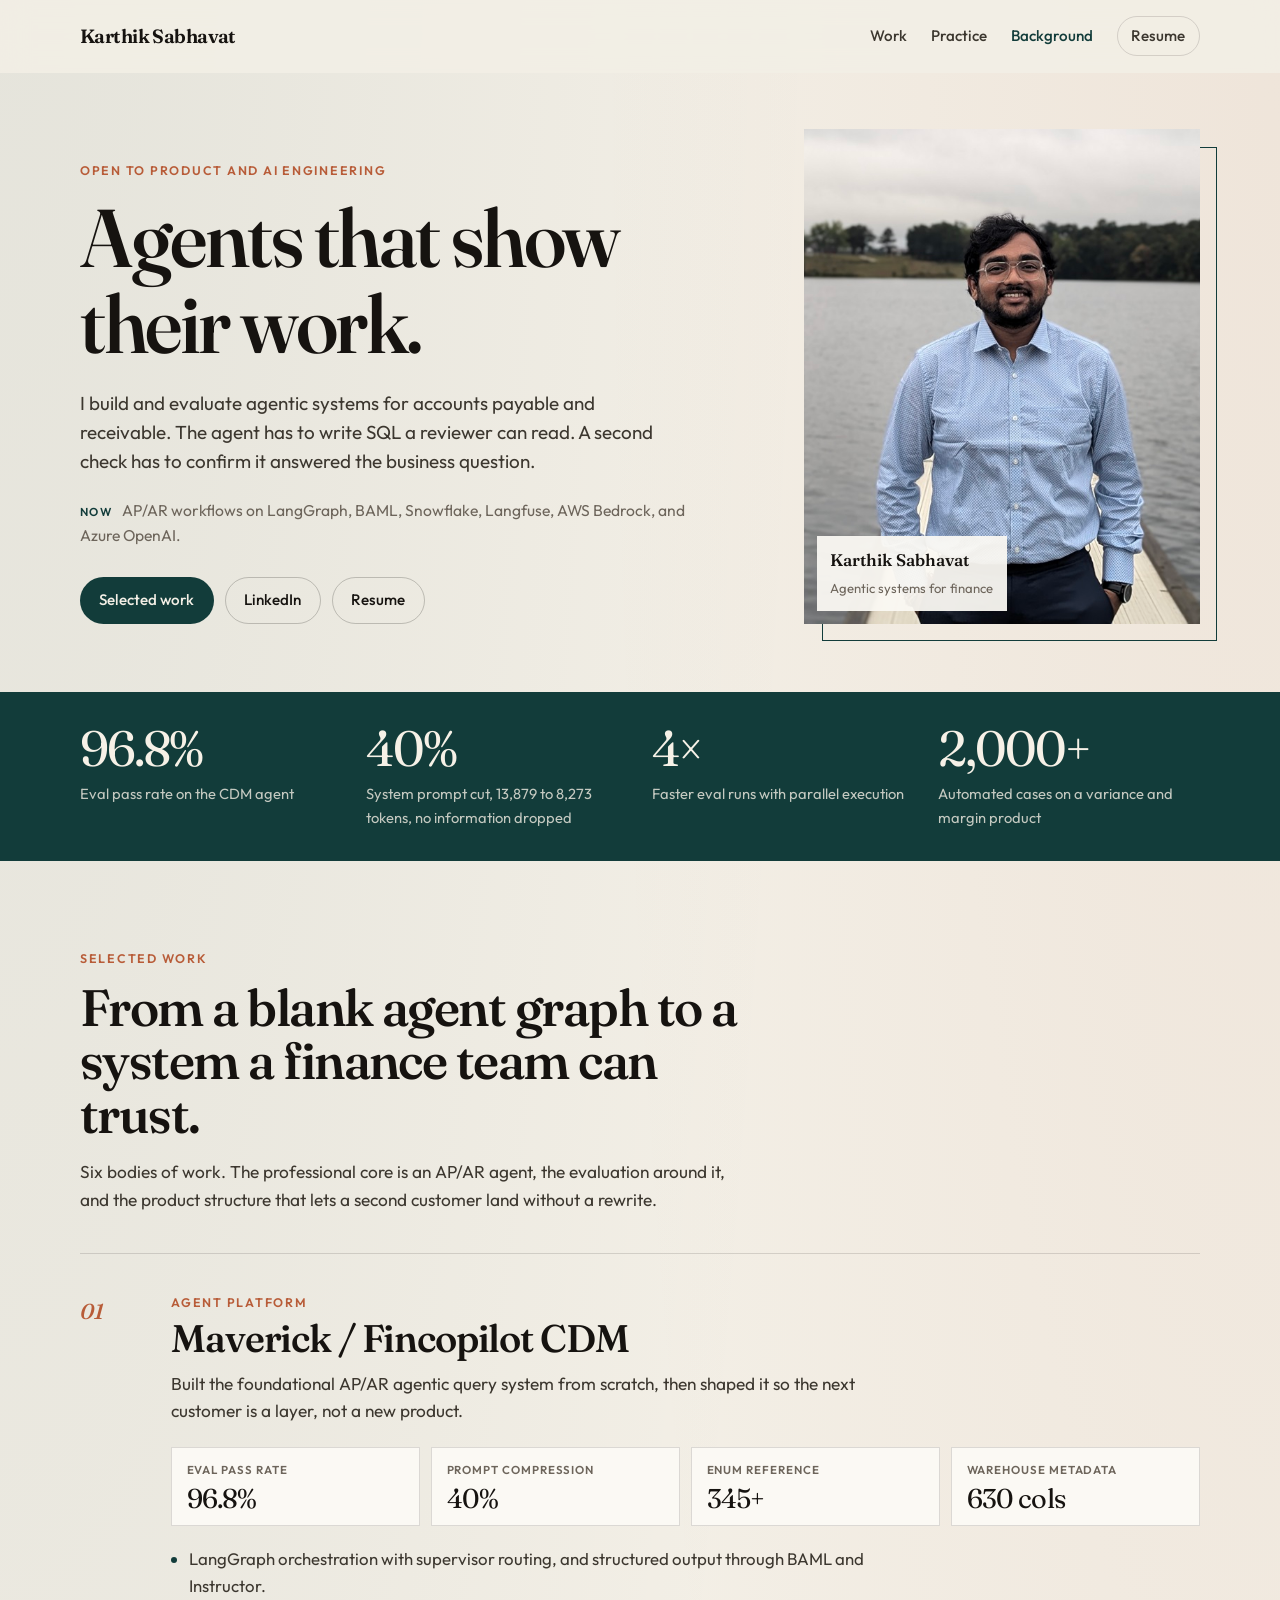
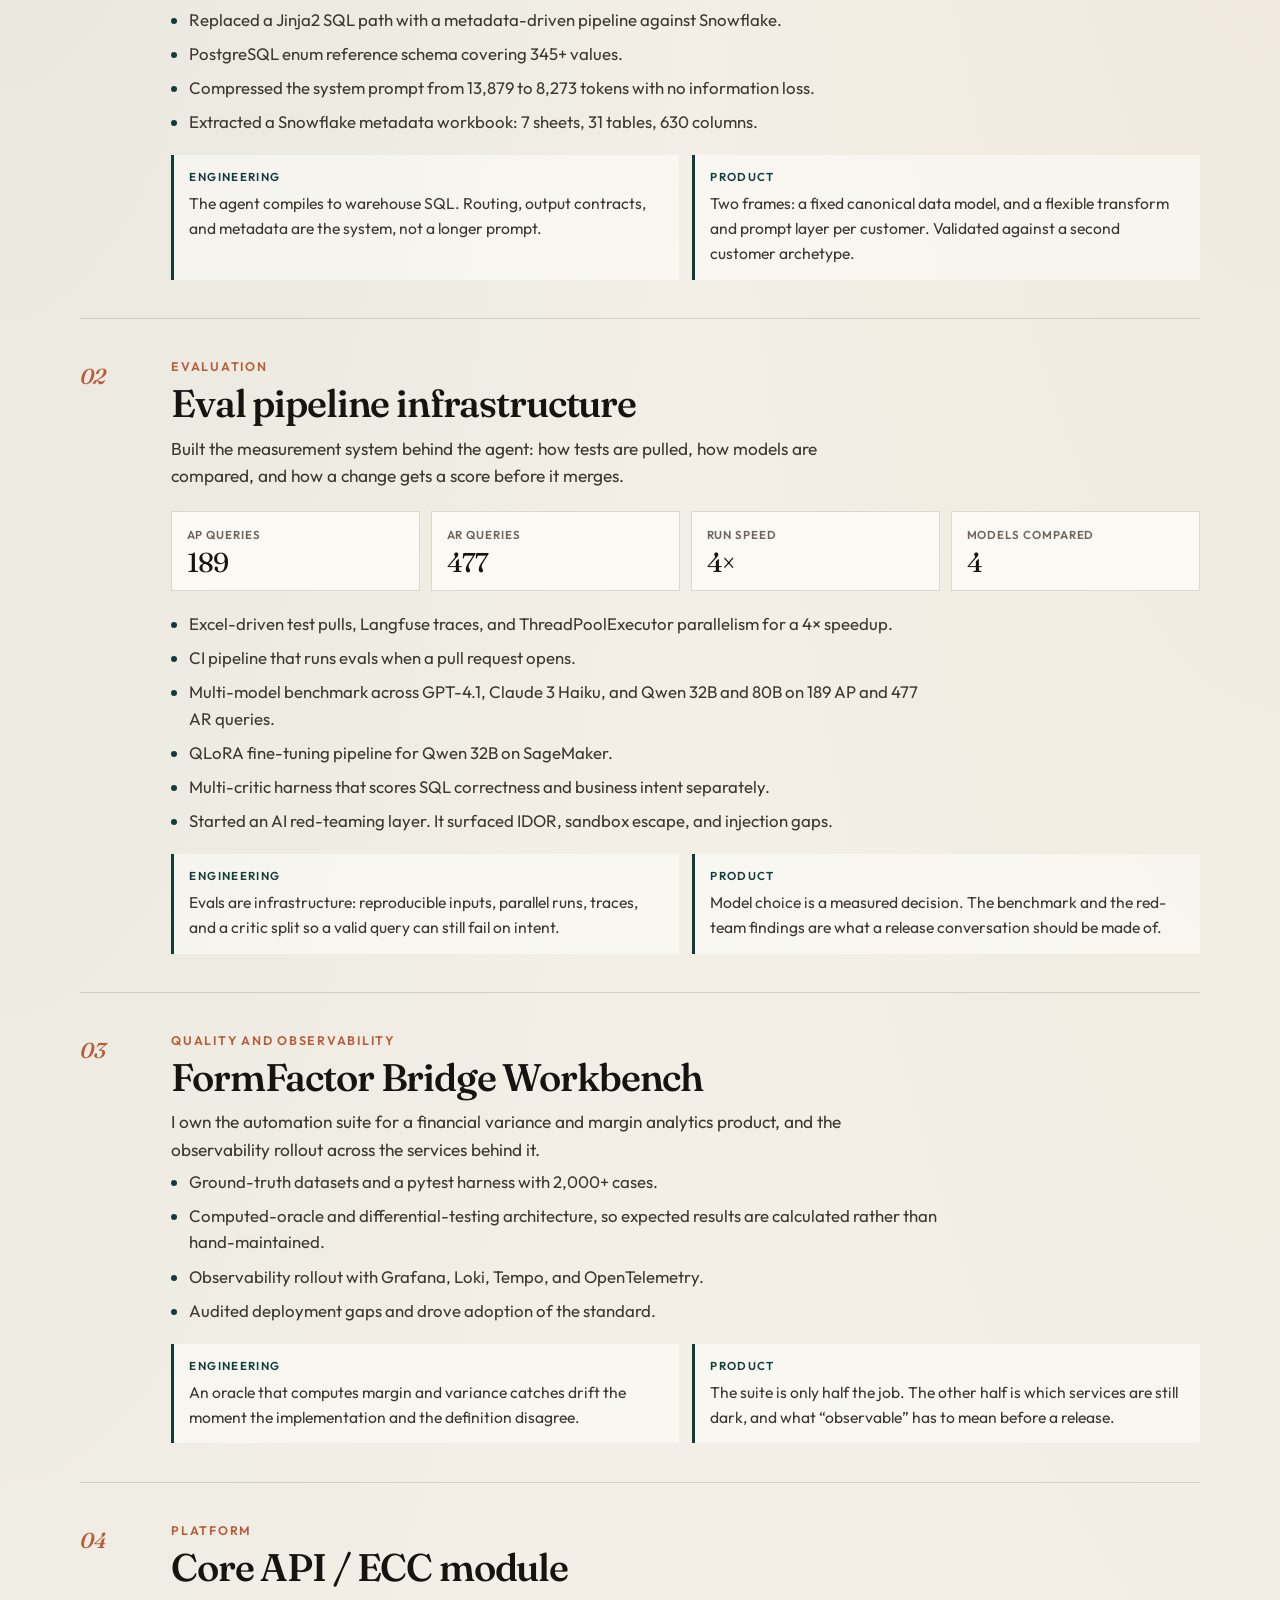
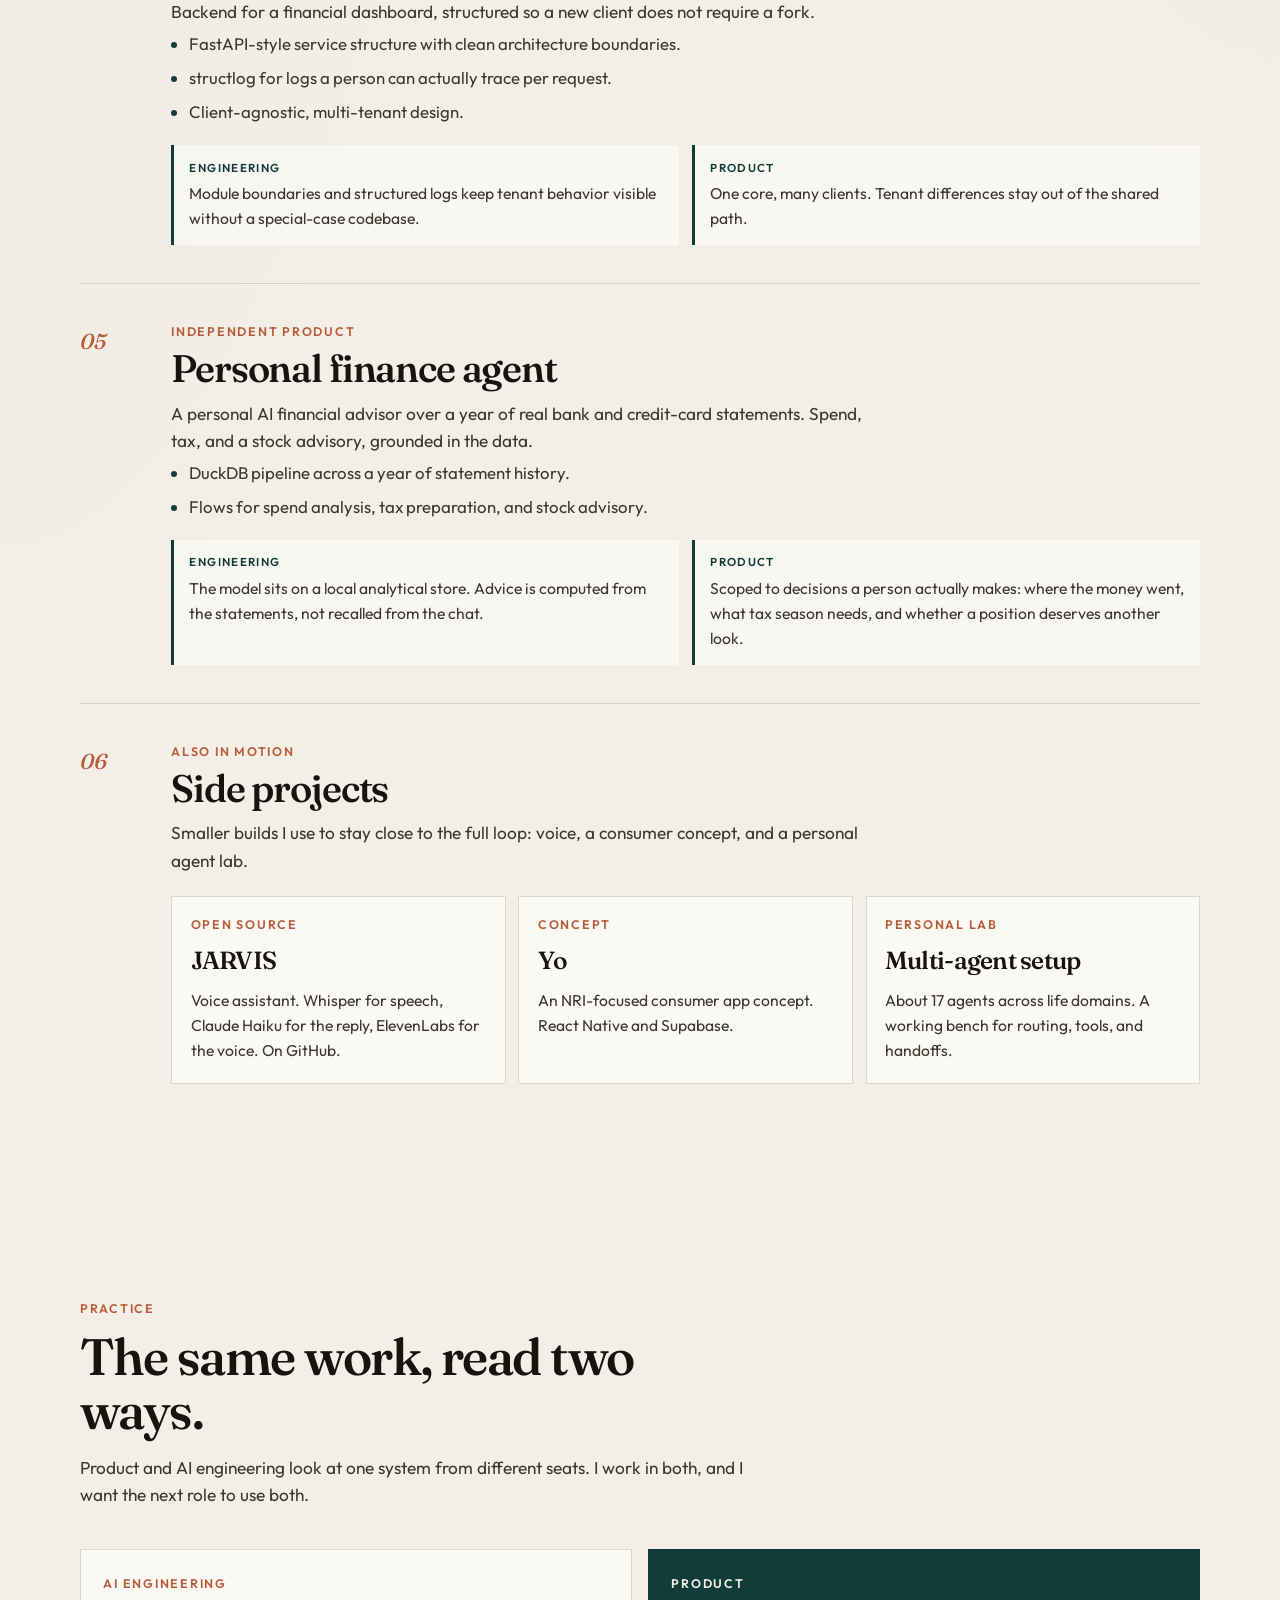
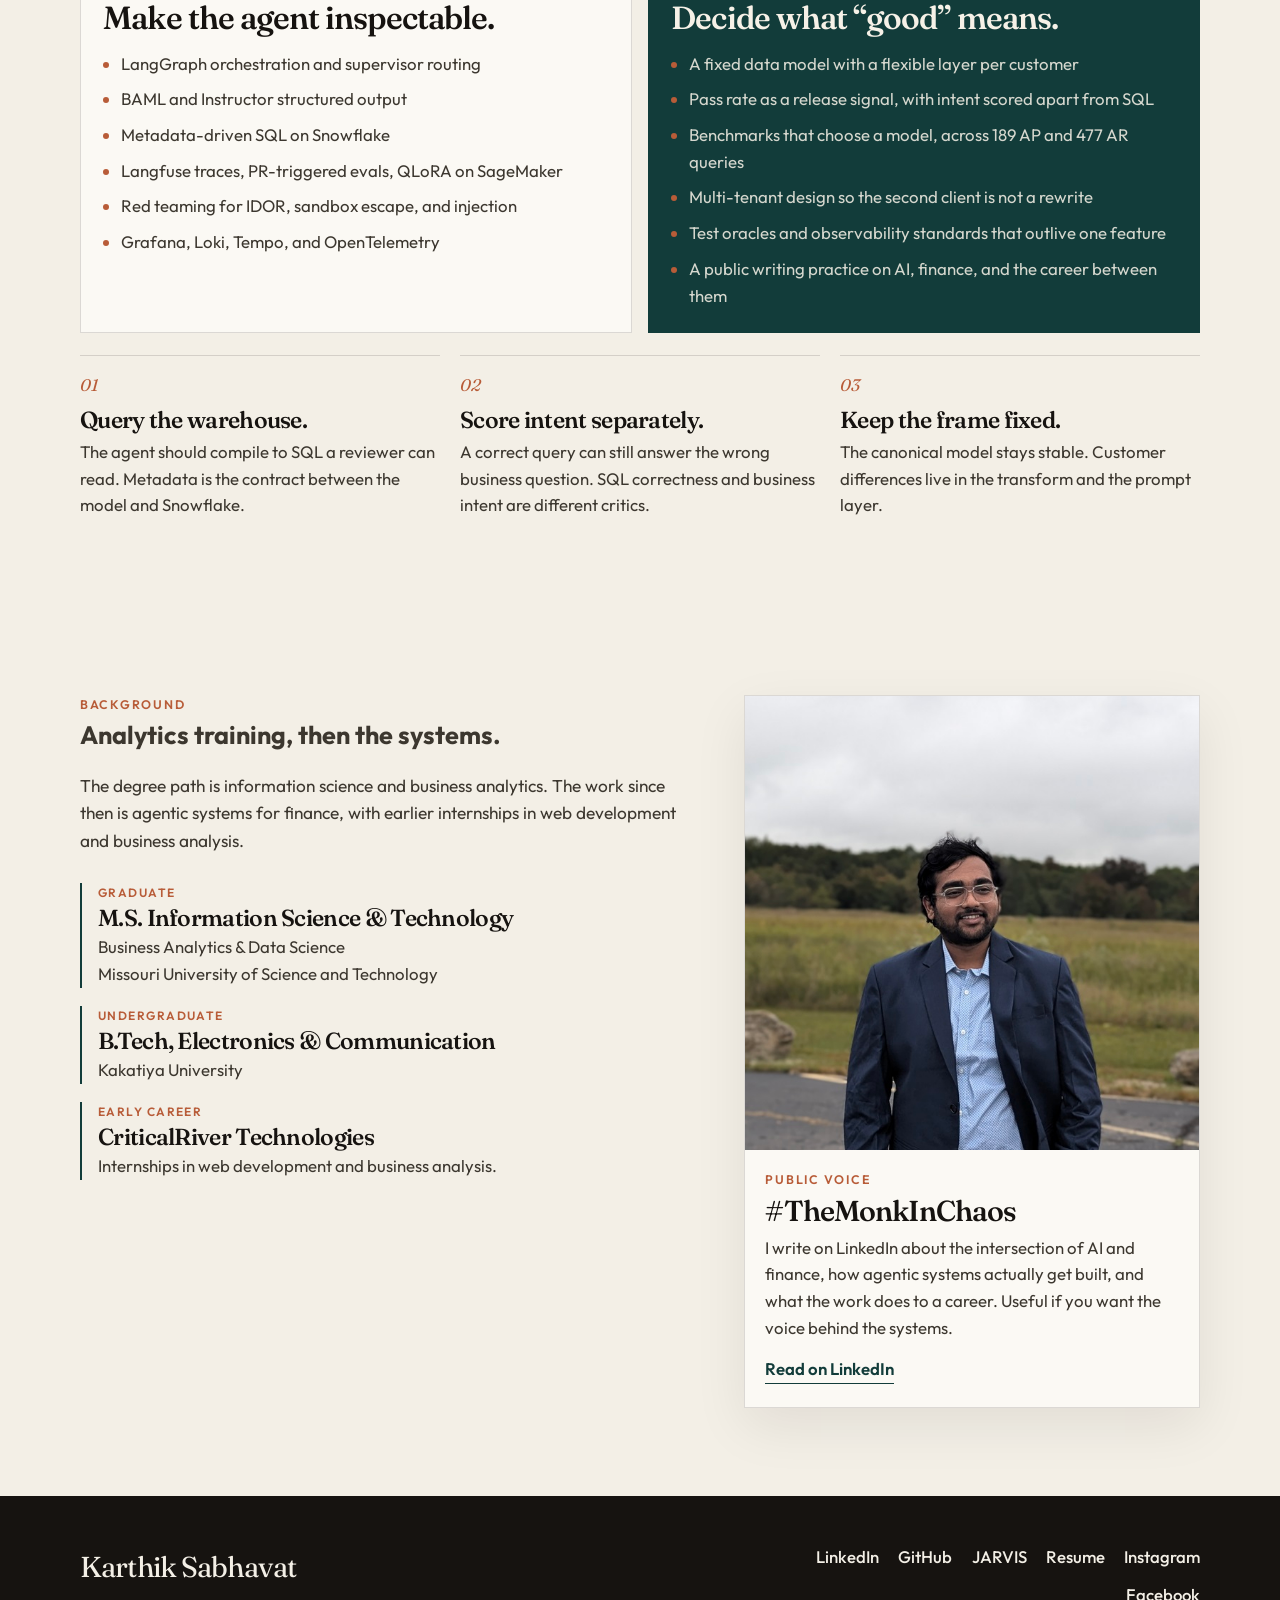
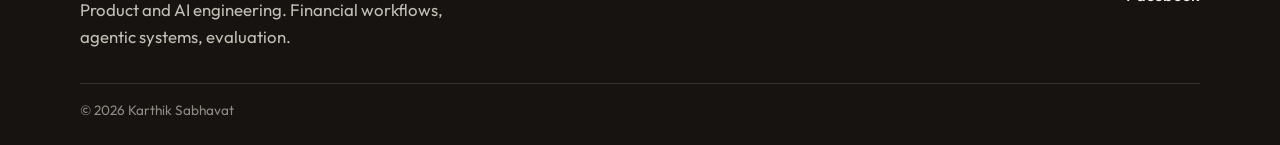
==== index.html @ f9ec3ee1 "Rebuild the portfolio for product and AI engineering roles. Replace the student template with a case" ====
<!DOCTYPE html>
<html lang="en">
<head>
    <meta charset="UTF-8">
    <meta name="viewport" content="width=device-width, initial-scale=1.0">
    <title>Karthik Sabhavat — AI Engineer & Product Builder</title>
    <meta name="description" content="Karthik Sabhavat builds and evaluates agentic AI for accounts payable and receivable. LangGraph, BAML, Snowflake, and the eval systems around them. Open to product and AI engineering roles.">
    <meta name="author" content="Karthik Sabhavat">
    <meta name="theme-color" content="#123c3a">
    <link rel="icon" href="data:image/svg+xml,%3Csvg xmlns='http://www.w3.org/2000/svg' viewBox='0 0 32 32'%3E%3Crect width='32' height='32' rx='4' fill='%23123c3a'/%3E%3Ctext x='16' y='22' text-anchor='middle' font-family='Georgia,serif' font-size='18' fill='%23f3efe6'%3EK%3C/text%3E%3C/svg%3E">
    <link rel="preconnect" href="https://fonts.googleapis.com">
    <link rel="preconnect" href="https://fonts.gstatic.com" crossorigin>
    <link href="https://fonts.googleapis.com/css2?family=Fraunces:ital,opsz,wght@0,9..144,500;0,9..144,620;1,9..144,520&family=Outfit:wght@300;400;500;600&display=swap" rel="stylesheet">
    <link rel="stylesheet" href="style.css">
    <script type="application/ld+json">
    {
        "@context": "https://schema.org",
        "@type": "Person",
        "name": "Karthik Sabhavat",
        "jobTitle": "AI Engineer",
        "url": "https://www.linkedin.com/in/karthik-sabhavat/",
        "sameAs": [
            "https://www.linkedin.com/in/karthik-sabhavat/",
            "https://github.com/Karthik-Helloworld",
            "https://github.com/Karthik-Helloworld/jarvis"
        ],
        "alumniOf": [
            {
                "@type": "CollegeOrUniversity",
                "name": "Missouri University of Science and Technology"
            },
            {
                "@type": "CollegeOrUniversity",
                "name": "Kakatiya University"
            }
        ],
        "knowsAbout": [
            "Agentic AI",
            "LangGraph",
            "Accounts payable",
            "Accounts receivable",
            "Evaluation systems",
            "Snowflake"
        ]
    }
    </script>
</head>
<body>
    <a class="skip" href="#main">Skip to content</a>

    <header class="site-header" id="top">
        <div class="wrap header-inner">
            <a class="brand" href="#top">Karthik Sabhavat</a>
            <button class="nav-toggle" type="button" aria-expanded="false" aria-controls="site-nav">
                <span class="nav-toggle-bars" aria-hidden="true"></span>
                <span class="sr-only">Open menu</span>
            </button>
            <nav class="nav" id="site-nav" aria-label="Primary">
                <a href="#work">Work</a>
                <a href="#practice">Practice</a>
                <a href="#background">Background</a>
                <a class="nav-resume" href="resume.pdf" download="Karthik_Sabhavat_Resume">Resume</a>
            </nav>
        </div>
    </header>

    <main id="main">
        <section class="hero">
            <div class="wrap hero-grid">
                <div class="hero-copy">
                    <p class="eyebrow">Open to product and AI engineering</p>
                    <h1>Agents that show their work.</h1>
                    <p class="lede">
                        I build and evaluate agentic systems for accounts payable and receivable.
                        The agent has to write SQL a reviewer can read. A second check has to confirm it answered the business question.
                    </p>
                    <p class="now"><span>Now</span> AP/AR workflows on LangGraph, BAML, Snowflake, Langfuse, AWS Bedrock, and Azure OpenAI.</p>
                    <div class="hero-actions">
                        <a class="btn btn-primary" href="#work">Selected work</a>
                        <a class="btn btn-secondary" href="https://www.linkedin.com/in/karthik-sabhavat/" target="_blank" rel="noopener noreferrer">LinkedIn</a>
                        <a class="btn btn-secondary" href="resume.pdf" download="Karthik_Sabhavat_Resume">Resume</a>
                    </div>
                </div>
                <figure class="portrait">
                    <img src="image1.jpg" width="604" height="708" alt="Portrait of Karthik Sabhavat">
                    <figcaption>
                        <strong>Karthik Sabhavat</strong>
                        <span>Agentic systems for finance</span>
                    </figcaption>
                </figure>
            </div>
        </section>

        <section class="proof" aria-label="Selected results">
            <div class="wrap proof-grid">
                <div>
                    <p class="proof-value">96.8%</p>
                    <p class="proof-label">Eval pass rate on the CDM agent</p>
                </div>
                <div>
                    <p class="proof-value">40%</p>
                    <p class="proof-label">System prompt cut, 13,879 to 8,273 tokens, no information dropped</p>
                </div>
                <div>
                    <p class="proof-value">4×</p>
                    <p class="proof-label">Faster eval runs with parallel execution</p>
                </div>
                <div>
                    <p class="proof-value">2,000+</p>
                    <p class="proof-label">Automated cases on a variance and margin product</p>
                </div>
            </div>
        </section>

        <section class="work" id="work">
            <div class="wrap">
                <header class="section-head">
                    <p class="eyebrow">Selected work</p>
                    <h2>From a blank agent graph to a system a finance team can trust.</h2>
                    <p class="section-lead">Six bodies of work. The professional core is an AP/AR agent, the evaluation around it, and the product structure that lets a second customer land without a rewrite.</p>
                </header>

                <article class="case" id="cdm">
                    <p class="case-index">01</p>
                    <div class="case-body">
                        <p class="kicker">Agent platform</p>
                        <h3>Maverick / Fincopilot CDM</h3>
                        <p class="case-lead">Built the foundational AP/AR agentic query system from scratch, then shaped it so the next customer is a layer, not a new product.</p>
                        <dl class="figures">
                            <div>
                                <dt>Eval pass rate</dt>
                                <dd>96.8%</dd>
                            </div>
                            <div>
                                <dt>Prompt compression</dt>
                                <dd>40%</dd>
                            </div>
                            <div>
                                <dt>Enum reference</dt>
                                <dd>345+</dd>
                            </div>
                            <div>
                                <dt>Warehouse metadata</dt>
                                <dd>630 cols</dd>
                            </div>
                        </dl>
                        <ul class="build-list">
                            <li>LangGraph orchestration with supervisor routing, and structured output through BAML and Instructor.</li>
                            <li>Replaced a Jinja2 SQL path with a metadata-driven pipeline against Snowflake.</li>
                            <li>PostgreSQL enum reference schema covering 345+ values.</li>
                            <li>Compressed the system prompt from 13,879 to 8,273 tokens with no information loss.</li>
                            <li>Extracted a Snowflake metadata workbook: 7 sheets, 31 tables, 630 columns.</li>
                        </ul>
                        <div class="signals">
                            <p><span>Engineering</span> The agent compiles to warehouse SQL. Routing, output contracts, and metadata are the system, not a longer prompt.</p>
                            <p><span>Product</span> Two frames: a fixed canonical data model, and a flexible transform and prompt layer per customer. Validated against a second customer archetype.</p>
                        </div>
                    </div>
                </article>

                <article class="case" id="evals">
                    <p class="case-index">02</p>
                    <div class="case-body">
                        <p class="kicker">Evaluation</p>
                        <h3>Eval pipeline infrastructure</h3>
                        <p class="case-lead">Built the measurement system behind the agent: how tests are pulled, how models are compared, and how a change gets a score before it merges.</p>
                        <dl class="figures">
                            <div>
                                <dt>AP queries</dt>
                                <dd>189</dd>
                            </div>
                            <div>
                                <dt>AR queries</dt>
                                <dd>477</dd>
                            </div>
                            <div>
                                <dt>Run speed</dt>
                                <dd>4×</dd>
                            </div>
                            <div>
                                <dt>Models compared</dt>
                                <dd>4</dd>
                            </div>
                        </dl>
                        <ul class="build-list">
                            <li>Excel-driven test pulls, Langfuse traces, and ThreadPoolExecutor parallelism for a 4× speedup.</li>
                            <li>CI pipeline that runs evals when a pull request opens.</li>
                            <li>Multi-model benchmark across GPT-4.1, Claude 3 Haiku, and Qwen 32B and 80B on 189 AP and 477 AR queries.</li>
                            <li>QLoRA fine-tuning pipeline for Qwen 32B on SageMaker.</li>
                            <li>Multi-critic harness that scores SQL correctness and business intent separately.</li>
                            <li>Started an AI red-teaming layer. It surfaced IDOR, sandbox escape, and injection gaps.</li>
                        </ul>
                        <div class="signals">
                            <p><span>Engineering</span> Evals are infrastructure: reproducible inputs, parallel runs, traces, and a critic split so a valid query can still fail on intent.</p>
                            <p><span>Product</span> Model choice is a measured decision. The benchmark and the red-team findings are what a release conversation should be made of.</p>
                        </div>
                    </div>
                </article>

                <article class="case" id="bridge">
                    <p class="case-index">03</p>
                    <div class="case-body">
                        <p class="kicker">Quality and observability</p>
                        <h3>FormFactor Bridge Workbench</h3>
                        <p class="case-lead">I own the automation suite for a financial variance and margin analytics product, and the observability rollout across the services behind it.</p>
                        <ul class="build-list">
                            <li>Ground-truth datasets and a pytest harness with 2,000+ cases.</li>
                            <li>Computed-oracle and differential-testing architecture, so expected results are calculated rather than hand-maintained.</li>
                            <li>Observability rollout with Grafana, Loki, Tempo, and OpenTelemetry.</li>
                            <li>Audited deployment gaps and drove adoption of the standard.</li>
                        </ul>
                        <div class="signals">
                            <p><span>Engineering</span> An oracle that computes margin and variance catches drift the moment the implementation and the definition disagree.</p>
                            <p><span>Product</span> The suite is only half the job. The other half is which services are still dark, and what “observable” has to mean before a release.</p>
                        </div>
                    </div>
                </article>

                <article class="case" id="core-api">
                    <p class="case-index">04</p>
                    <div class="case-body">
                        <p class="kicker">Platform</p>
                        <h3>Core API / ECC module</h3>
                        <p class="case-lead">Backend for a financial dashboard, structured so a new client does not require a fork.</p>
                        <ul class="build-list">
                            <li>FastAPI-style service structure with clean architecture boundaries.</li>
                            <li>structlog for logs a person can actually trace per request.</li>
                            <li>Client-agnostic, multi-tenant design.</li>
                        </ul>
                        <div class="signals">
                            <p><span>Engineering</span> Module boundaries and structured logs keep tenant behavior visible without a special-case codebase.</p>
                            <p><span>Product</span> One core, many clients. Tenant differences stay out of the shared path.</p>
                        </div>
                    </div>
                </article>

                <article class="case" id="personal-finance">
                    <p class="case-index">05</p>
                    <div class="case-body">
                        <p class="kicker">Independent product</p>
                        <h3>Personal finance agent</h3>
                        <p class="case-lead">A personal AI financial advisor over a year of real bank and credit-card statements. Spend, tax, and a stock advisory, grounded in the data.</p>
                        <ul class="build-list">
                            <li>DuckDB pipeline across a year of statement history.</li>
                            <li>Flows for spend analysis, tax preparation, and stock advisory.</li>
                        </ul>
                        <div class="signals">
                            <p><span>Engineering</span> The model sits on a local analytical store. Advice is computed from the statements, not recalled from the chat.</p>
                            <p><span>Product</span> Scoped to decisions a person actually makes: where the money went, what tax season needs, and whether a position deserves another look.</p>
                        </div>
                    </div>
                </article>

                <article class="case case-side" id="side">
                    <p class="case-index">06</p>
                    <div class="case-body">
                        <p class="kicker">Also in motion</p>
                        <h3>Side projects</h3>
                        <p class="case-lead">Smaller builds I use to stay close to the full loop: voice, a consumer concept, and a personal agent lab.</p>
                        <div class="side-grid">
                            <a class="side-card" href="https://github.com/Karthik-Helloworld/jarvis" target="_blank" rel="noopener noreferrer">
                                <p class="kicker">Open source</p>
                                <h4>JARVIS</h4>
                                <p>Voice assistant. Whisper for speech, Claude Haiku for the reply, ElevenLabs for the voice. On GitHub.</p>
                            </a>
                            <div class="side-card">
                                <p class="kicker">Concept</p>
                                <h4>Yo</h4>
                                <p>An NRI-focused consumer app concept. React Native and Supabase.</p>
                            </div>
                            <div class="side-card">
                                <p class="kicker">Personal lab</p>
                                <h4>Multi-agent setup</h4>
                                <p>About 17 agents across life domains. A working bench for routing, tools, and handoffs.</p>
                            </div>
                        </div>
                    </div>
                </article>
            </div>
        </section>

        <section class="practice" id="practice">
            <div class="wrap">
                <header class="section-head">
                    <p class="eyebrow">Practice</p>
                    <h2>The same work, read two ways.</h2>
                    <p class="section-lead">Product and AI engineering look at one system from different seats. I work in both, and I want the next role to use both.</p>
                </header>
                <div class="role-grid">
                    <article class="role-card">
                        <p class="kicker">AI engineering</p>
                        <h3>Make the agent inspectable.</h3>
                        <ul>
                            <li>LangGraph orchestration and supervisor routing</li>
                            <li>BAML and Instructor structured output</li>
                            <li>Metadata-driven SQL on Snowflake</li>
                            <li>Langfuse traces, PR-triggered evals, QLoRA on SageMaker</li>
                            <li>Red teaming for IDOR, sandbox escape, and injection</li>
                            <li>Grafana, Loki, Tempo, and OpenTelemetry</li>
                        </ul>
                    </article>
                    <article class="role-card role-card-accent">
                        <p class="kicker">Product</p>
                        <h3>Decide what “good” means.</h3>
                        <ul>
                            <li>A fixed data model with a flexible layer per customer</li>
                            <li>Pass rate as a release signal, with intent scored apart from SQL</li>
                            <li>Benchmarks that choose a model, across 189 AP and 477 AR queries</li>
                            <li>Multi-tenant design so the second client is not a rewrite</li>
                            <li>Test oracles and observability standards that outlive one feature</li>
                            <li>A public writing practice on AI, finance, and the career between them</li>
                        </ul>
                    </article>
                </div>
                <ol class="principles">
                    <li>
                        <h3>Query the warehouse.</h3>
                        <p>The agent should compile to SQL a reviewer can read. Metadata is the contract between the model and Snowflake.</p>
                    </li>
                    <li>
                        <h3>Score intent separately.</h3>
                        <p>A correct query can still answer the wrong business question. SQL correctness and business intent are different critics.</p>
                    </li>
                    <li>
                        <h3>Keep the frame fixed.</h3>
                        <p>The canonical model stays stable. Customer differences live in the transform and the prompt layer.</p>
                    </li>
                </ol>
            </div>
        </section>

        <section class="background" id="background">
            <div class="wrap background-grid">
                <div>
                    <p class="eyebrow">Background</p>
                    <h2>Analytics training, then the systems.</h2>
                    <p class="section-lead">The degree path is information science and business analytics. The work since then is agentic systems for finance, with earlier internships in web development and business analysis.</p>
                    <ol class="timeline">
                        <li>
                            <p class="when">Graduate</p>
                            <h3>M.S. Information Science &amp; Technology</h3>
                            <p>Business Analytics &amp; Data Science<br>Missouri University of Science and Technology</p>
                        </li>
                        <li>
                            <p class="when">Undergraduate</p>
                            <h3>B.Tech, Electronics &amp; Communication</h3>
                            <p>Kakatiya University</p>
                        </li>
                        <li>
                            <p class="when">Early career</p>
                            <h3>CriticalRiver Technologies</h3>
                            <p>Internships in web development and business analysis.</p>
                        </li>
                    </ol>
                </div>
                <aside class="voice">
                    <img src="image2.jpg" width="637" height="648" alt="Karthik Sabhavat">
                    <div class="voice-copy">
                        <p class="kicker">Public voice</p>
                        <h3>#TheMonkInChaos</h3>
                        <p>I write on LinkedIn about the intersection of AI and finance, how agentic systems actually get built, and what the work does to a career. Useful if you want the voice behind the systems.</p>
                        <a class="text-link" href="https://www.linkedin.com/in/karthik-sabhavat/" target="_blank" rel="noopener noreferrer">Read on LinkedIn</a>
                    </div>
                </aside>
            </div>
        </section>
    </main>

    <footer class="site-footer" id="contact">
        <div class="wrap footer-grid">
            <div>
                <p class="footer-name">Karthik Sabhavat</p>
                <p class="footer-line">Product and AI engineering. Financial workflows, agentic systems, evaluation.</p>
            </div>
            <ul class="footer-links">
                <li><a href="https://www.linkedin.com/in/karthik-sabhavat/" target="_blank" rel="noopener noreferrer">LinkedIn</a></li>
                <li><a href="https://github.com/Karthik-Helloworld" target="_blank" rel="noopener noreferrer">GitHub</a></li>
                <li><a href="https://github.com/Karthik-Helloworld/jarvis" target="_blank" rel="noopener noreferrer">JARVIS</a></li>
                <li><a href="resume.pdf" download="Karthik_Sabhavat_Resume">Resume</a></li>
                <li><a href="https://www.instagram.com/karthik______________s/" target="_blank" rel="noopener noreferrer">Instagram</a></li>
                <li><a href="https://www.facebook.com/sabhavat.karthik" target="_blank" rel="noopener noreferrer">Facebook</a></li>
            </ul>
        </div>
        <p class="copyright">© 2026 Karthik Sabhavat</p>
    </footer>

    <script>
        const header = document.querySelector(".site-header");
        const toggle = document.querySelector(".nav-toggle");
        const nav = document.querySelector("#site-nav");
        const toggleLabel = toggle.querySelector(".sr-only");

        const setNav = (open) => {
            nav.classList.toggle("is-open", open);
            toggle.setAttribute("aria-expanded", String(open));
            toggleLabel.textContent = open ? "Close menu" : "Open menu";
        };

        toggle.addEventListener("click", () => {
            setNav(!nav.classList.contains("is-open"));
        });

        nav.querySelectorAll("a").forEach((link) => {
            link.addEventListener("click", () => setNav(false));
        });

        document.addEventListener("keydown", (event) => {
            if (event.key === "Escape") setNav(false);
        });

        const onScroll = () => {
            header.classList.toggle("is-scrolled", window.scrollY > 8);
        };
        onScroll();
        window.addEventListener("scroll", onScroll, { passive: true });

        const sections = document.querySelectorAll("main section[id]");
        const navLinks = nav.querySelectorAll('a[href^="#"]');
        if ("IntersectionObserver" in window) {
            const observer = new IntersectionObserver((entries) => {
                entries.forEach((entry) => {
                    if (!entry.isIntersecting) return;
                    navLinks.forEach((link) => {
                        const active = link.getAttribute("href") === `#${entry.target.id}`;
                        link.classList.toggle("is-active", active);
                        if (active) link.setAttribute("aria-current", "true");
                        else link.removeAttribute("aria-current");
                    });
                });
            }, { rootMargin: "-40% 0px -50% 0px", threshold: 0.01 });
            sections.forEach((section) => observer.observe(section));
        }
    </script>
</body>
</html>
---- style.css ----
:root {
    --paper: #f3efe6;
    --paper-2: #e7e1d4;
    --ink: #161310;
    --ink-soft: #3c372f;
    --muted: #6d655b;
    --line: rgba(22, 19, 16, 0.14);
    --teal: #123c3a;
    --teal-deep: #0c2c2b;
    --teal-mid: #1d5652;
    --copper: #b85c38;
    --white: #fbf9f4;
    --shadow: 0 18px 50px rgba(22, 19, 16, 0.08);
    --serif: "Fraunces", "Iowan Old Style", Palatino, serif;
    --sans: "Outfit", "Avenir Next", "Segoe UI", sans-serif;
    --wrap: 1120px;
}

* {
    box-sizing: border-box;
    margin: 0;
    padding: 0;
}

html {
    scroll-behavior: smooth;
}

body {
    background:
        radial-gradient(ellipse at 0% -10%, rgba(18, 60, 58, 0.07), transparent 46%),
        radial-gradient(ellipse at 100% 0%, rgba(184, 92, 56, 0.07), transparent 38%),
        var(--paper);
    color: var(--ink-soft);
    font-family: var(--sans);
    font-size: 1.05rem;
    font-weight: 400;
    line-height: 1.6;
}

img {
    display: block;
    max-width: 100%;
    height: auto;
}

a {
    color: inherit;
    text-decoration: none;
}

button,
a {
    -webkit-tap-highlight-color: transparent;
}

:focus-visible {
    outline: 2px solid var(--teal);
    outline-offset: 3px;
}

.skip {
    position: absolute;
    left: 1rem;
    top: -4rem;
    background: var(--teal);
    color: var(--paper);
    padding: 0.6rem 0.9rem;
    z-index: 20;
}

.skip:focus {
    top: 0.75rem;
}

.sr-only {
    position: absolute;
    width: 1px;
    height: 1px;
    padding: 0;
    margin: -1px;
    overflow: hidden;
    clip: rect(0, 0, 0, 0);
    white-space: nowrap;
    border: 0;
}

.wrap {
    width: min(var(--wrap), calc(100% - 2.5rem));
    margin-inline: auto;
}

.site-header {
    position: sticky;
    top: 0;
    z-index: 10;
    background: rgba(243, 239, 230, 0.86);
    backdrop-filter: blur(14px);
    border-bottom: 1px solid transparent;
}

.site-header.is-scrolled {
    border-bottom-color: var(--line);
}

.header-inner {
    display: flex;
    align-items: center;
    justify-content: space-between;
    min-height: 4.5rem;
    gap: 1rem;
}

.brand {
    font-family: var(--serif);
    font-size: 1.2rem;
    font-weight: 620;
    color: var(--ink);
    letter-spacing: -0.03em;
}

.nav {
    display: flex;
    align-items: center;
    gap: 1.5rem;
}

.nav a {
    color: var(--ink-soft);
    font-size: 0.95rem;
    font-weight: 500;
}

.nav a:hover,
.nav a.is-active {
    color: var(--teal);
}

.nav-resume {
    border: 1px solid var(--line);
    border-radius: 999px;
    padding: 0.4rem 0.85rem;
}

.nav-resume:hover {
    border-color: var(--teal);
}

.nav-toggle {
    display: none;
    width: 2.6rem;
    height: 2.6rem;
    border: 1px solid var(--line);
    border-radius: 999px;
    background: transparent;
    cursor: pointer;
    align-items: center;
    justify-content: center;
}

.nav-toggle-bars,
.nav-toggle-bars::before,
.nav-toggle-bars::after {
    display: block;
    width: 1rem;
    height: 1.5px;
    background: var(--ink);
    position: relative;
}

.nav-toggle-bars::before,
.nav-toggle-bars::after {
    content: "";
    position: absolute;
    left: 0;
}

.nav-toggle-bars::before { top: -5px; }
.nav-toggle-bars::after { top: 5px; }

.hero {
    padding: 3.5rem 0 4.25rem;
}

.hero-grid {
    display: grid;
    grid-template-columns: minmax(0, 1.25fr) minmax(260px, 0.75fr);
    gap: 4rem;
    align-items: end;
}

.eyebrow,
.kicker {
    color: var(--copper);
    font-size: 0.78rem;
    font-weight: 600;
    letter-spacing: 0.14em;
    text-transform: uppercase;
}

.hero h1,
.section-head h2,
.case h3,
.role-card h3,
.principles h3,
.timeline h3,
.voice h3 {
    font-family: var(--serif);
    color: var(--ink);
    font-weight: 560;
    letter-spacing: -0.03em;
    line-height: 1.05;
}

.hero h1 {
    margin-top: 0.85rem;
    font-size: clamp(3.1rem, 6.4vw, 5.4rem);
    max-width: 11ch;
}

.lede,
.section-lead,
.case-lead {
    color: var(--ink-soft);
}

.lede {
    margin-top: 1.35rem;
    max-width: 38rem;
    font-size: 1.18rem;
    line-height: 1.55;
}

.now {
    margin-top: 1.35rem;
    max-width: 40rem;
    color: var(--muted);
    font-size: 0.98rem;
}

.now span {
    display: inline-block;
    margin-right: 0.45rem;
    color: var(--teal);
    font-size: 0.72rem;
    font-weight: 600;
    letter-spacing: 0.12em;
    text-transform: uppercase;
}

.hero-actions {
    display: flex;
    flex-wrap: wrap;
    gap: 0.7rem;
    margin-top: 1.8rem;
}

.btn {
    display: inline-flex;
    align-items: center;
    justify-content: center;
    min-height: 2.9rem;
    padding: 0.65rem 1.15rem;
    border-radius: 999px;
    border: 1px solid transparent;
    font-weight: 500;
    font-size: 0.95rem;
    transition: background 0.2s ease, color 0.2s ease, border-color 0.2s ease, transform 0.2s ease;
}

.btn-primary {
    background: var(--teal);
    color: var(--paper);
}

.btn-primary:hover {
    background: var(--teal-mid);
}

.btn-secondary {
    background: transparent;
    color: var(--ink);
    border-color: rgba(22, 19, 16, 0.22);
}

.btn-secondary:hover {
    border-color: var(--teal);
    color: var(--teal);
}

.portrait {
    position: relative;
    margin: 0;
}

.portrait::before {
    content: "";
    position: absolute;
    inset: 1.15rem -1.05rem -1.05rem 1.15rem;
    border: 1px solid var(--teal);
}

.portrait img {
    position: relative;
    width: 100%;
    aspect-ratio: 4 / 5;
    object-fit: cover;
    object-position: center 18%;
    background: #111;
}

.portrait figcaption {
    position: absolute;
    left: 0.8rem;
    bottom: 0.8rem;
    z-index: 1;
    background: rgba(251, 249, 244, 0.94);
    padding: 0.7rem 0.85rem 0.65rem;
    max-width: 14rem;
}

.portrait figcaption strong {
    display: block;
    color: var(--ink);
    font-family: var(--serif);
    font-size: 1.05rem;
    font-weight: 560;
}

.portrait figcaption span {
    color: var(--muted);
    font-size: 0.82rem;
}

.proof {
    background: var(--teal);
    color: #f6f1e7;
}

.proof-grid {
    display: grid;
    grid-template-columns: repeat(4, 1fr);
    gap: 1.5rem;
    padding: 2rem 0;
}

.proof-value {
    font-family: var(--serif);
    font-size: clamp(2.2rem, 4vw, 3.1rem);
    letter-spacing: -0.04em;
    line-height: 1;
    color: #f6f1e7;
}

.proof-label {
    margin-top: 0.55rem;
    color: rgba(246, 241, 231, 0.78);
    font-size: 0.92rem;
    max-width: 16rem;
}

.work,
.practice,
.background {
    padding: 5.5rem 0;
}

.section-head {
    max-width: 42rem;
    margin-bottom: 2.5rem;
}

.section-head h2 {
    margin-top: 0.7rem;
    font-size: clamp(2.1rem, 4vw, 3.3rem);
}

.section-lead {
    margin-top: 1rem;
    font-size: 1.08rem;
}

.case {
    display: grid;
    grid-template-columns: 4.2rem minmax(0, 1fr);
    gap: 1rem 1.5rem;
    padding: 2.4rem 0;
    border-top: 1px solid var(--line);
}

.case-index {
    font-family: var(--serif);
    font-style: italic;
    font-weight: 520;
    font-size: 1.35rem;
    color: var(--copper);
    padding-top: 0.15rem;
}

.case h3 {
    margin: 0.35rem 0 0.7rem;
    font-size: clamp(1.8rem, 3vw, 2.5rem);
}

.case-lead {
    max-width: 44rem;
    font-size: 1.08rem;
}

.figures {
    display: grid;
    grid-template-columns: repeat(4, minmax(0, 1fr));
    gap: 0.7rem;
    margin: 1.35rem 0 1.2rem;
}

.figures div {
    background: var(--white);
    border: 1px solid var(--line);
    padding: 0.85rem 0.9rem 0.75rem;
}

.figures dt {
    color: var(--muted);
    font-size: 0.72rem;
    font-weight: 600;
    letter-spacing: 0.08em;
    text-transform: uppercase;
}

.figures dd {
    margin-top: 0.25rem;
    font-family: var(--serif);
    font-size: 1.7rem;
    color: var(--ink);
    letter-spacing: -0.03em;
    line-height: 1.1;
}

.build-list {
    display: grid;
    gap: 0.45rem;
    margin: 0.3rem 0 1.2rem;
    padding-left: 1.1rem;
    max-width: 48rem;
}

.build-list li::marker {
    color: var(--teal);
}

.signals {
    display: grid;
    grid-template-columns: 1fr 1fr;
    gap: 0.8rem;
}

.signals p {
    background: rgba(255, 255, 255, 0.45);
    border-left: 3px solid var(--teal);
    padding: 0.85rem 0.95rem;
    color: var(--ink-soft);
    font-size: 0.98rem;
}

.signals span {
    display: block;
    margin-bottom: 0.25rem;
    color: var(--teal);
    font-size: 0.72rem;
    font-weight: 600;
    letter-spacing: 0.12em;
    text-transform: uppercase;
}

.side-grid {
    display: grid;
    grid-template-columns: repeat(3, minmax(0, 1fr));
    gap: 0.8rem;
    margin-top: 1.3rem;
}

.side-card {
    display: block;
    background: var(--white);
    border: 1px solid var(--line);
    padding: 1.15rem 1.15rem 1.25rem;
    min-height: 100%;
    transition: transform 0.2s ease, border-color 0.2s ease, box-shadow 0.2s ease;
}

a.side-card:hover {
    transform: translateY(-3px);
    border-color: var(--teal);
    box-shadow: var(--shadow);
}

.side-card h4 {
    margin: 0.4rem 0 0.45rem;
    font-family: var(--serif);
    font-size: 1.55rem;
    font-weight: 560;
    color: var(--ink);
    letter-spacing: -0.03em;
}

.side-card p:last-child {
    color: var(--ink-soft);
    font-size: 0.98rem;
}

.role-grid {
    display: grid;
    grid-template-columns: 1fr 1fr;
    gap: 1rem;
}

.role-card {
    background: var(--white);
    border: 1px solid var(--line);
    padding: 1.5rem 1.4rem 1.4rem;
}

.role-card-accent {
    background: var(--teal);
    border-color: var(--teal);
    color: rgba(246, 241, 231, 0.86);
}

.role-card h3 {
    margin: 0.45rem 0 1rem;
    font-size: 2rem;
}

.role-card-accent h3,
.role-card-accent .kicker {
    color: #f6f1e7;
}

.role-card ul {
    display: grid;
    gap: 0.55rem;
    padding-left: 1.1rem;
}

.role-card li::marker {
    color: var(--copper);
}

.principles {
    list-style: none;
    display: grid;
    grid-template-columns: repeat(3, minmax(0, 1fr));
    gap: 1.25rem;
    margin-top: 1.4rem;
    counter-reset: principle;
}

.principles li {
    padding-top: 1rem;
    border-top: 1px solid var(--line);
    counter-increment: principle;
}

.principles li::before {
    content: counter(principle, decimal-leading-zero);
    display: block;
    margin-bottom: 0.55rem;
    font-family: var(--serif);
    font-style: italic;
    color: var(--copper);
}

.principles h3 {
    font-size: 1.45rem;
    margin-bottom: 0.4rem;
}

.background-grid {
    display: grid;
    grid-template-columns: minmax(0, 1.15fr) minmax(260px, 0.85fr);
    gap: 3rem;
    align-items: start;
}

.timeline {
    list-style: none;
    margin-top: 1.8rem;
    display: grid;
    gap: 1.15rem;
}

.timeline li {
    padding-left: 1rem;
    border-left: 2px solid var(--teal);
}

.when {
    color: var(--copper);
    font-size: 0.75rem;
    font-weight: 600;
    letter-spacing: 0.12em;
    text-transform: uppercase;
}

.timeline h3 {
    margin: 0.2rem 0 0.25rem;
    font-size: 1.45rem;
}

.voice {
    background: var(--white);
    border: 1px solid var(--line);
    box-shadow: var(--shadow);
}

.voice img {
    width: 100%;
    aspect-ratio: 1 / 1;
    object-fit: cover;
    object-position: center 20%;
}

.voice-copy {
    padding: 1.25rem 1.25rem 1.4rem;
}

.voice h3 {
    margin: 0.35rem 0 0.55rem;
    font-size: 1.8rem;
}

.text-link {
    display: inline-block;
    margin-top: 0.9rem;
    color: var(--teal);
    font-weight: 600;
    border-bottom: 1px solid var(--teal);
}

.text-link:hover {
    color: var(--copper);
    border-bottom-color: var(--copper);
}

.site-footer {
    background: var(--ink);
    color: rgba(243, 239, 230, 0.78);
    padding: 3rem 0 1.5rem;
}

.footer-grid {
    display: flex;
    justify-content: space-between;
    gap: 2rem;
    align-items: start;
}

.footer-name {
    font-family: var(--serif);
    color: var(--paper);
    font-size: 1.8rem;
    letter-spacing: -0.03em;
}

.footer-line {
    margin-top: 0.45rem;
    max-width: 24rem;
}

.footer-links {
    display: flex;
    flex-wrap: wrap;
    justify-content: flex-end;
    gap: 0.7rem 1.2rem;
    list-style: none;
    max-width: 28rem;
}

.footer-links a {
    color: var(--paper);
    font-weight: 500;
}

.footer-links a:hover {
    color: #e7b39a;
}

.copyright {
    width: min(var(--wrap), calc(100% - 2.5rem));
    margin: 2rem auto 0;
    padding-top: 1rem;
    border-top: 1px solid rgba(243, 239, 230, 0.14);
    font-size: 0.85rem;
    color: rgba(243, 239, 230, 0.55);
}

@media (max-width: 900px) {
    .hero-grid,
    .background-grid,
    .role-grid,
    .signals,
    .principles,
    .proof-grid,
    .side-grid,
    .figures {
        grid-template-columns: 1fr 1fr;
    }

    .hero-grid,
    .background-grid {
        gap: 2.2rem;
    }

    .principles,
    .side-grid {
        grid-template-columns: 1fr;
    }
}

@media (max-width: 760px) {
    .nav-toggle {
        display: inline-flex;
    }

    .nav {
        display: none;
        position: absolute;
        top: 100%;
        left: 0;
        right: 0;
        flex-direction: column;
        align-items: flex-start;
        gap: 0.2rem;
        padding: 0.6rem 1.25rem 1rem;
        background: rgba(243, 239, 230, 0.98);
        border-bottom: 1px solid var(--line);
    }

    .nav.is-open {
        display: flex;
    }

    .nav a {
        width: 100%;
        padding: 0.7rem 0;
    }

    .nav-resume {
        width: auto;
        margin-top: 0.3rem;
    }

    .hero {
        padding-top: 2.2rem;
    }

    .hero-grid,
    .background-grid,
    .role-grid,
    .signals,
    .proof-grid,
    .figures,
    .case {
        grid-template-columns: 1fr;
    }

    .hero h1 {
        max-width: none;
    }

    .portrait {
        max-width: 26rem;
    }

    .portrait::before {
        inset: 0.7rem -0.55rem -0.55rem 0.7rem;
    }

    .case {
        gap: 0.3rem;
        padding: 2rem 0;
    }

    .footer-grid {
        flex-direction: column;
    }

    .footer-links {
        justify-content: flex-start;
    }

    .work,
    .practice,
    .background {
        padding: 3.6rem 0;
    }
}

@media (prefers-reduced-motion: reduce) {
    html {
        scroll-behavior: auto;
    }

    .btn,
    .side-card {
        transition: none;
    }
}
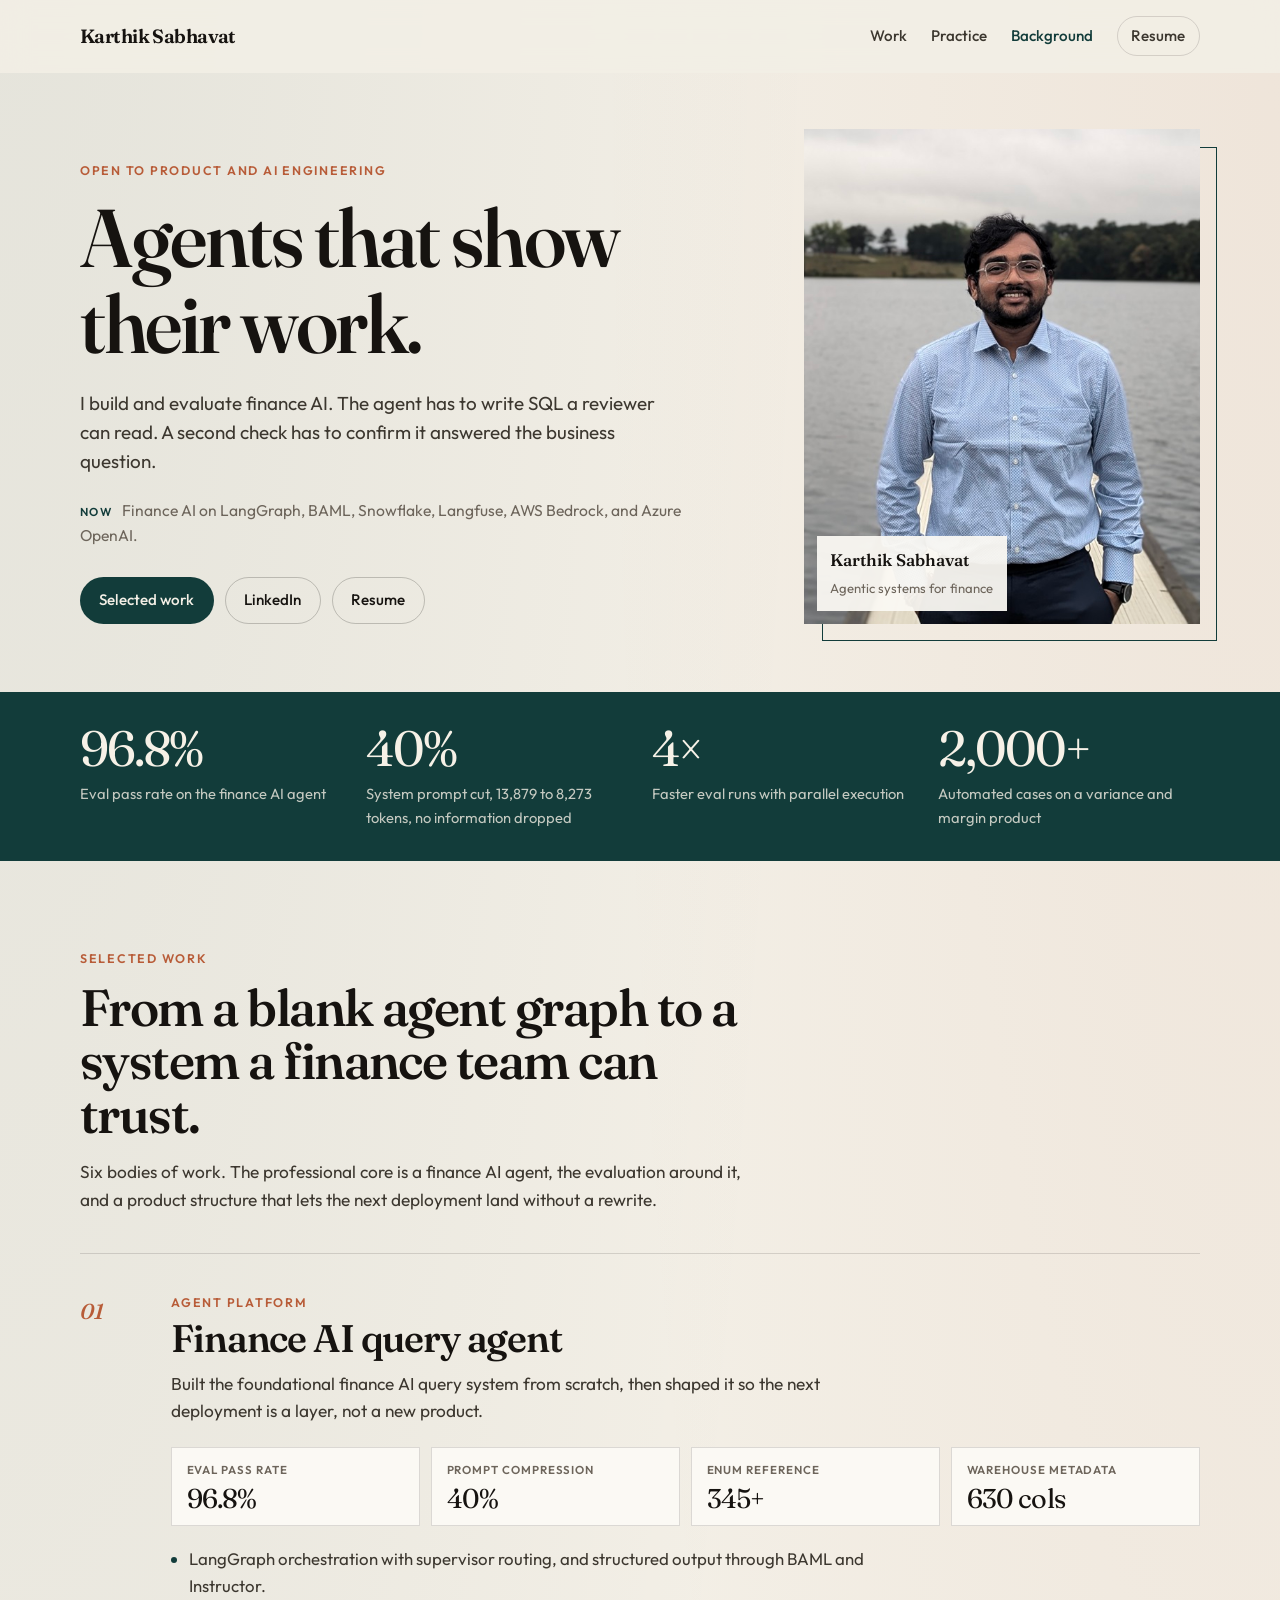
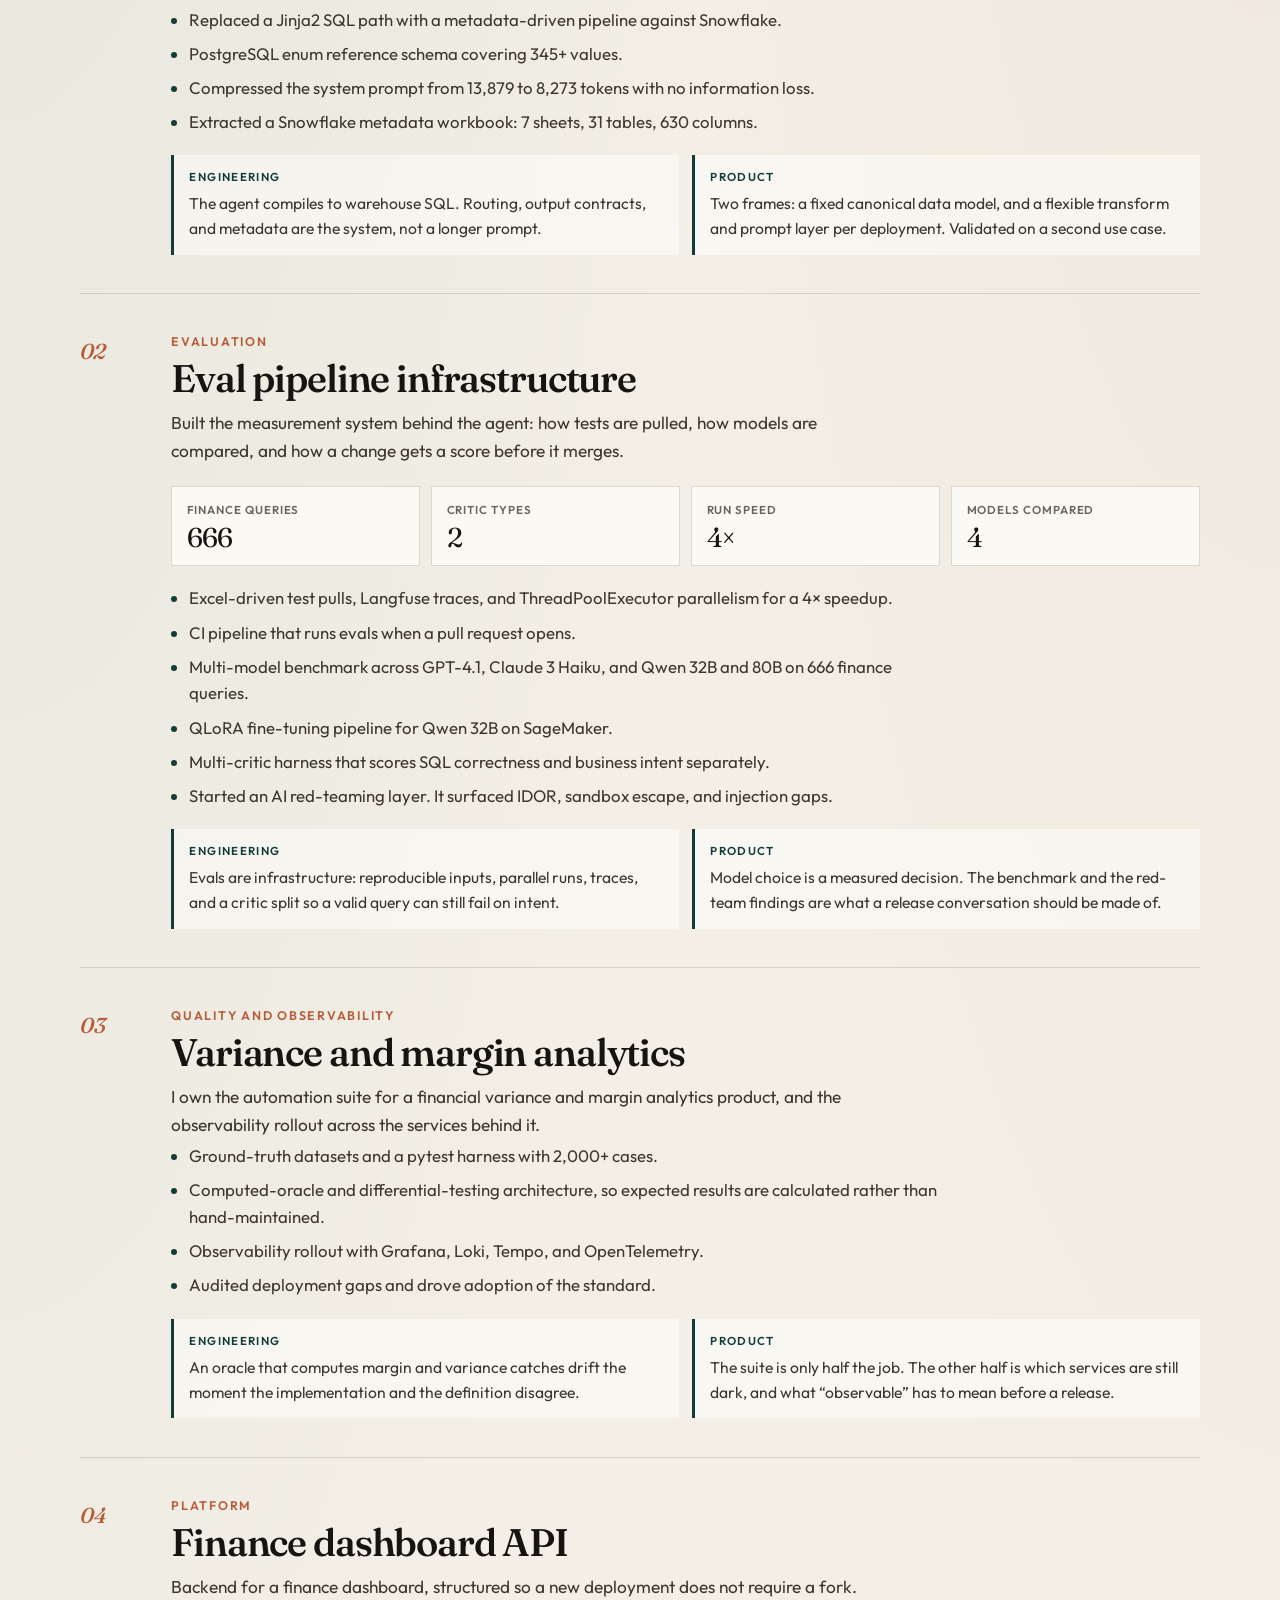
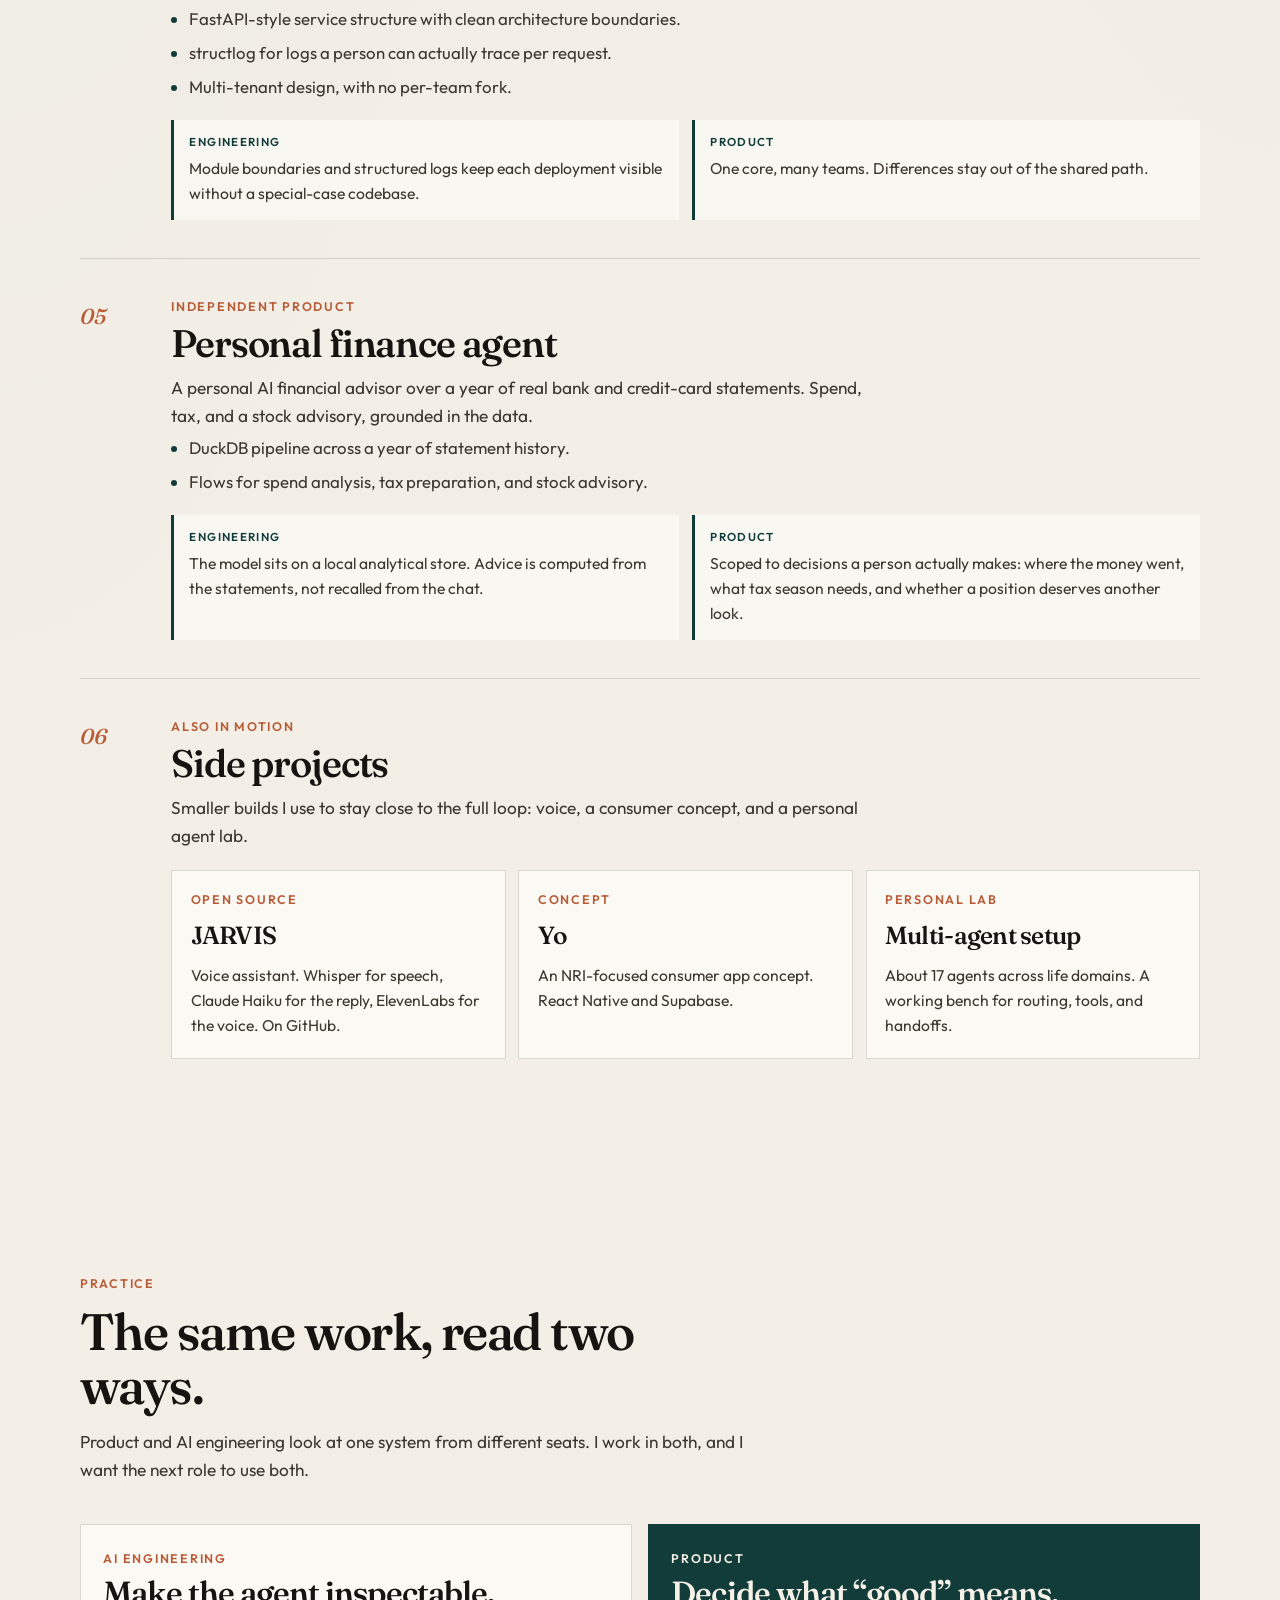
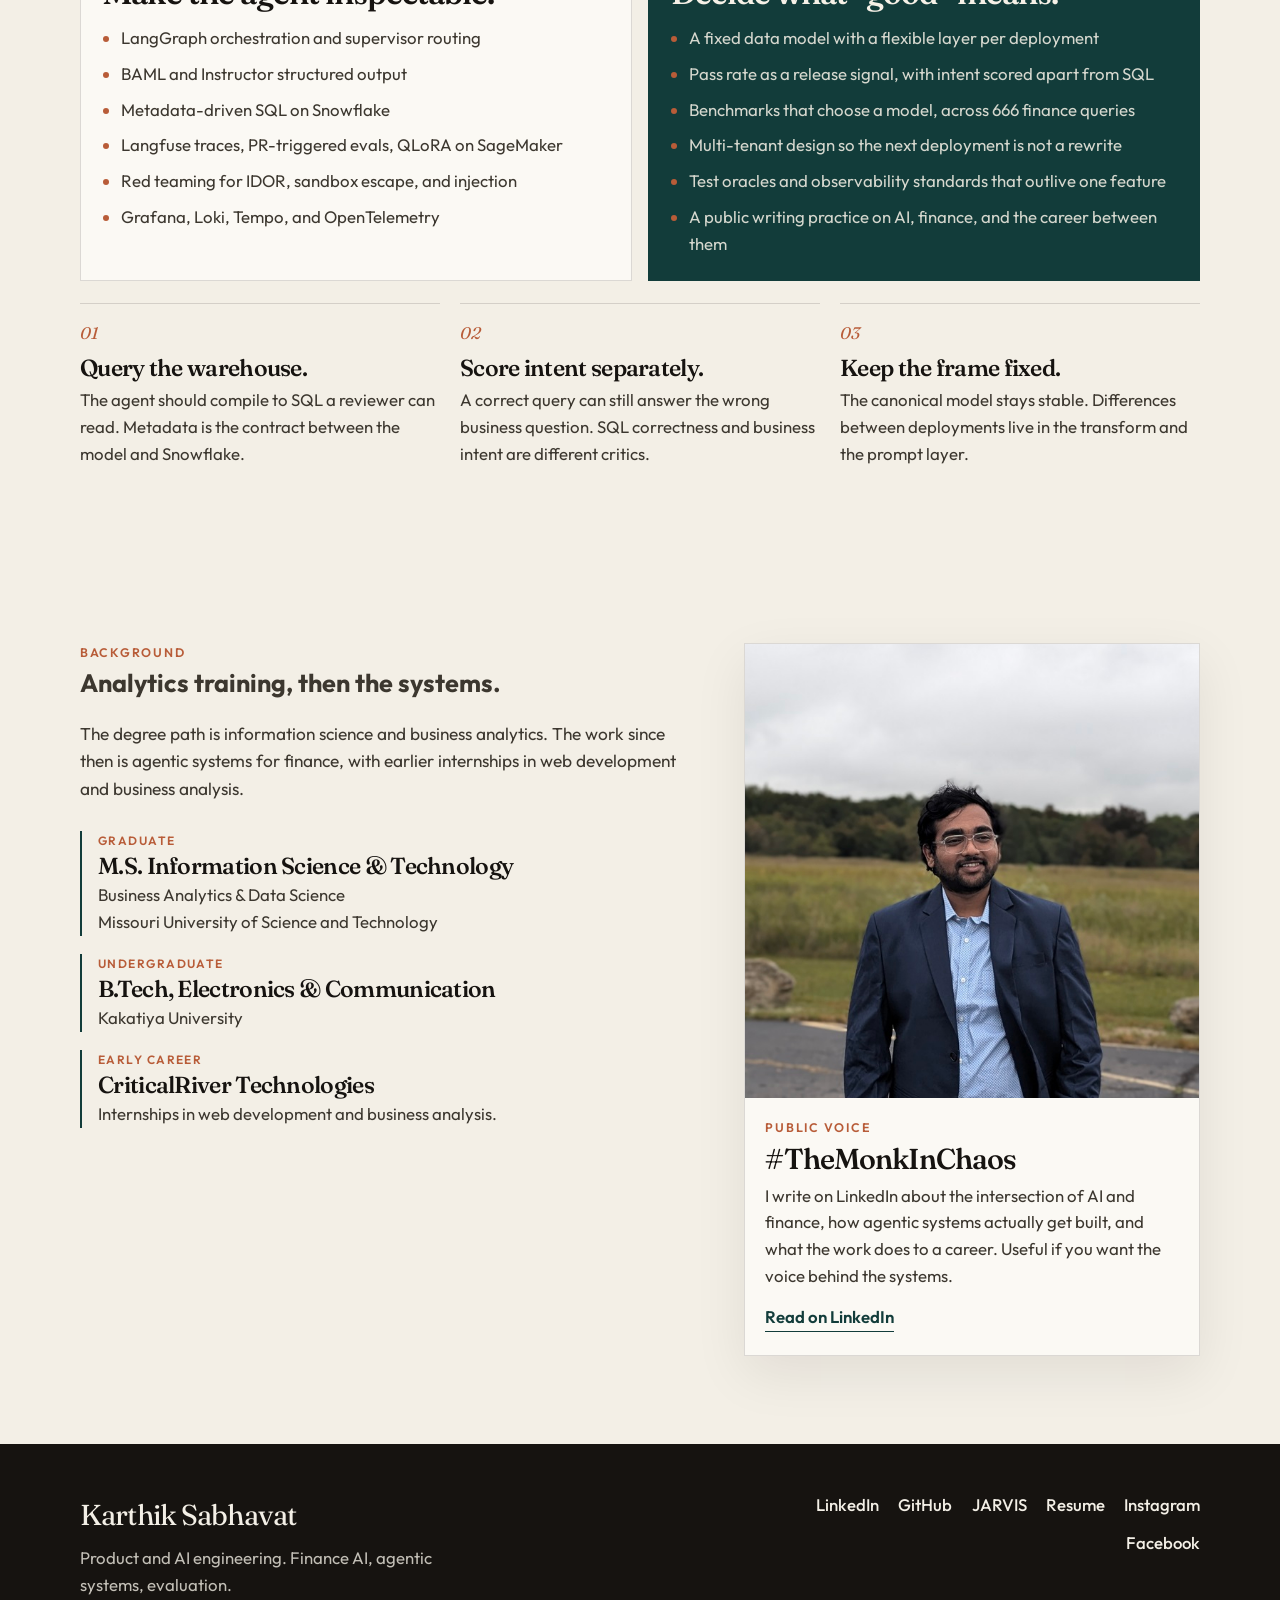
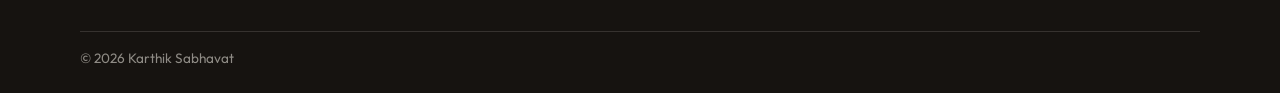
==== commit e27783aa: "Remove internal names and recast the work as finance AI. Drop Maverick, Fincopilot, FormFactor, and " ====
--- a/index.html
+++ b/index.html
@@ -4,7 +4,7 @@
     <meta charset="UTF-8">
     <meta name="viewport" content="width=device-width, initial-scale=1.0">
     <title>Karthik Sabhavat — AI Engineer & Product Builder</title>
-    <meta name="description" content="Karthik Sabhavat builds and evaluates agentic AI for accounts payable and receivable. LangGraph, BAML, Snowflake, and the eval systems around them. Open to product and AI engineering roles.">
+    <meta name="description" content="Karthik Sabhavat builds and evaluates finance AI. LangGraph, BAML, Snowflake, and the eval systems around them. Open to product and AI engineering roles.">
     <meta name="author" content="Karthik Sabhavat">
     <meta name="theme-color" content="#123c3a">
     <link rel="icon" href="data:image/svg+xml,%3Csvg xmlns='http://www.w3.org/2000/svg' viewBox='0 0 32 32'%3E%3Crect width='32' height='32' rx='4' fill='%23123c3a'/%3E%3Ctext x='16' y='22' text-anchor='middle' font-family='Georgia,serif' font-size='18' fill='%23f3efe6'%3EK%3C/text%3E%3C/svg%3E">
@@ -37,8 +37,7 @@
         "knowsAbout": [
             "Agentic AI",
             "LangGraph",
-            "Accounts payable",
-            "Accounts receivable",
+            "Finance AI",
             "Evaluation systems",
             "Snowflake"
         ]
@@ -71,10 +70,10 @@
                     <p class="eyebrow">Open to product and AI engineering</p>
                     <h1>Agents that show their work.</h1>
                     <p class="lede">
-                        I build and evaluate agentic systems for accounts payable and receivable.
+                        I build and evaluate finance AI.
                         The agent has to write SQL a reviewer can read. A second check has to confirm it answered the business question.
                     </p>
-                    <p class="now"><span>Now</span> AP/AR workflows on LangGraph, BAML, Snowflake, Langfuse, AWS Bedrock, and Azure OpenAI.</p>
+                    <p class="now"><span>Now</span> Finance AI on LangGraph, BAML, Snowflake, Langfuse, AWS Bedrock, and Azure OpenAI.</p>
                     <div class="hero-actions">
                         <a class="btn btn-primary" href="#work">Selected work</a>
                         <a class="btn btn-secondary" href="https://www.linkedin.com/in/karthik-sabhavat/" target="_blank" rel="noopener noreferrer">LinkedIn</a>
@@ -95,7 +94,7 @@
             <div class="wrap proof-grid">
                 <div>
                     <p class="proof-value">96.8%</p>
-                    <p class="proof-label">Eval pass rate on the CDM agent</p>
+                    <p class="proof-label">Eval pass rate on the finance AI agent</p>
                 </div>
                 <div>
                     <p class="proof-value">40%</p>
@@ -117,15 +116,15 @@
                 <header class="section-head">
                     <p class="eyebrow">Selected work</p>
                     <h2>From a blank agent graph to a system a finance team can trust.</h2>
-                    <p class="section-lead">Six bodies of work. The professional core is an AP/AR agent, the evaluation around it, and the product structure that lets a second customer land without a rewrite.</p>
+                    <p class="section-lead">Six bodies of work. The professional core is a finance AI agent, the evaluation around it, and a product structure that lets the next deployment land without a rewrite.</p>
                 </header>
 
-                <article class="case" id="cdm">
+                <article class="case" id="finance-agent">
                     <p class="case-index">01</p>
                     <div class="case-body">
                         <p class="kicker">Agent platform</p>
-                        <h3>Maverick / Fincopilot CDM</h3>
-                        <p class="case-lead">Built the foundational AP/AR agentic query system from scratch, then shaped it so the next customer is a layer, not a new product.</p>
+                        <h3>Finance AI query agent</h3>
+                        <p class="case-lead">Built the foundational finance AI query system from scratch, then shaped it so the next deployment is a layer, not a new product.</p>
                         <dl class="figures">
                             <div>
                                 <dt>Eval pass rate</dt>
@@ -153,7 +152,7 @@
                         </ul>
                         <div class="signals">
                             <p><span>Engineering</span> The agent compiles to warehouse SQL. Routing, output contracts, and metadata are the system, not a longer prompt.</p>
-                            <p><span>Product</span> Two frames: a fixed canonical data model, and a flexible transform and prompt layer per customer. Validated against a second customer archetype.</p>
+                            <p><span>Product</span> Two frames: a fixed canonical data model, and a flexible transform and prompt layer per deployment. Validated on a second use case.</p>
                         </div>
                     </div>
                 </article>
@@ -166,12 +165,12 @@
                         <p class="case-lead">Built the measurement system behind the agent: how tests are pulled, how models are compared, and how a change gets a score before it merges.</p>
                         <dl class="figures">
                             <div>
-                                <dt>AP queries</dt>
-                                <dd>189</dd>
-                            </div>
-                            <div>
-                                <dt>AR queries</dt>
-                                <dd>477</dd>
+                                <dt>Finance queries</dt>
+                                <dd>666</dd>
+                            </div>
+                            <div>
+                                <dt>Critic types</dt>
+                                <dd>2</dd>
                             </div>
                             <div>
                                 <dt>Run speed</dt>
@@ -185,7 +184,7 @@
                         <ul class="build-list">
                             <li>Excel-driven test pulls, Langfuse traces, and ThreadPoolExecutor parallelism for a 4× speedup.</li>
                             <li>CI pipeline that runs evals when a pull request opens.</li>
-                            <li>Multi-model benchmark across GPT-4.1, Claude 3 Haiku, and Qwen 32B and 80B on 189 AP and 477 AR queries.</li>
+                            <li>Multi-model benchmark across GPT-4.1, Claude 3 Haiku, and Qwen 32B and 80B on 666 finance queries.</li>
                             <li>QLoRA fine-tuning pipeline for Qwen 32B on SageMaker.</li>
                             <li>Multi-critic harness that scores SQL correctness and business intent separately.</li>
                             <li>Started an AI red-teaming layer. It surfaced IDOR, sandbox escape, and injection gaps.</li>
@@ -197,11 +196,11 @@
                     </div>
                 </article>
 
-                <article class="case" id="bridge">
+                <article class="case" id="analytics">
                     <p class="case-index">03</p>
                     <div class="case-body">
                         <p class="kicker">Quality and observability</p>
-                        <h3>FormFactor Bridge Workbench</h3>
+                        <h3>Variance and margin analytics</h3>
                         <p class="case-lead">I own the automation suite for a financial variance and margin analytics product, and the observability rollout across the services behind it.</p>
                         <ul class="build-list">
                             <li>Ground-truth datasets and a pytest harness with 2,000+ cases.</li>
@@ -220,16 +219,16 @@
                     <p class="case-index">04</p>
                     <div class="case-body">
                         <p class="kicker">Platform</p>
-                        <h3>Core API / ECC module</h3>
-                        <p class="case-lead">Backend for a financial dashboard, structured so a new client does not require a fork.</p>
+                        <h3>Finance dashboard API</h3>
+                        <p class="case-lead">Backend for a finance dashboard, structured so a new deployment does not require a fork.</p>
                         <ul class="build-list">
                             <li>FastAPI-style service structure with clean architecture boundaries.</li>
                             <li>structlog for logs a person can actually trace per request.</li>
-                            <li>Client-agnostic, multi-tenant design.</li>
+                            <li>Multi-tenant design, with no per-team fork.</li>
                         </ul>
                         <div class="signals">
-                            <p><span>Engineering</span> Module boundaries and structured logs keep tenant behavior visible without a special-case codebase.</p>
-                            <p><span>Product</span> One core, many clients. Tenant differences stay out of the shared path.</p>
+                            <p><span>Engineering</span> Module boundaries and structured logs keep each deployment visible without a special-case codebase.</p>
+                            <p><span>Product</span> One core, many teams. Differences stay out of the shared path.</p>
                         </div>
                     </div>
                 </article>
@@ -303,10 +302,10 @@
                         <p class="kicker">Product</p>
                         <h3>Decide what “good” means.</h3>
                         <ul>
-                            <li>A fixed data model with a flexible layer per customer</li>
+                            <li>A fixed data model with a flexible layer per deployment</li>
                             <li>Pass rate as a release signal, with intent scored apart from SQL</li>
-                            <li>Benchmarks that choose a model, across 189 AP and 477 AR queries</li>
-                            <li>Multi-tenant design so the second client is not a rewrite</li>
+                            <li>Benchmarks that choose a model, across 666 finance queries</li>
+                            <li>Multi-tenant design so the next deployment is not a rewrite</li>
                             <li>Test oracles and observability standards that outlive one feature</li>
                             <li>A public writing practice on AI, finance, and the career between them</li>
                         </ul>
@@ -323,7 +322,7 @@
                     </li>
                     <li>
                         <h3>Keep the frame fixed.</h3>
-                        <p>The canonical model stays stable. Customer differences live in the transform and the prompt layer.</p>
+                        <p>The canonical model stays stable. Differences between deployments live in the transform and the prompt layer.</p>
                     </li>
                 </ol>
             </div>
@@ -370,7 +369,7 @@
         <div class="wrap footer-grid">
             <div>
                 <p class="footer-name">Karthik Sabhavat</p>
-                <p class="footer-line">Product and AI engineering. Financial workflows, agentic systems, evaluation.</p>
+                <p class="footer-line">Product and AI engineering. Finance AI, agentic systems, evaluation.</p>
             </div>
             <ul class="footer-links">
                 <li><a href="https://www.linkedin.com/in/karthik-sabhavat/" target="_blank" rel="noopener noreferrer">LinkedIn</a></li>
--- a/style.css
+++ b/style.css
@@ -696,29 +696,6 @@
 }
 
 @media (max-width: 900px) {
-    .hero-grid,
-    .background-grid,
-    .role-grid,
-    .signals,
-    .principles,
-    .proof-grid,
-    .side-grid,
-    .figures {
-        grid-template-columns: 1fr 1fr;
-    }
-
-    .hero-grid,
-    .background-grid {
-        gap: 2.2rem;
-    }
-
-    .principles,
-    .side-grid {
-        grid-template-columns: 1fr;
-    }
-}
-
-@media (max-width: 760px) {
     .nav-toggle {
         display: inline-flex;
     }
@@ -751,18 +728,44 @@
         margin-top: 0.3rem;
     }
 
-    .hero {
-        padding-top: 2.2rem;
-    }
-
     .hero-grid,
     .background-grid,
     .role-grid,
     .signals,
+    .principles,
     .proof-grid,
-    .figures,
+    .side-grid,
+    .figures {
+        grid-template-columns: 1fr 1fr;
+    }
+
+    .hero-grid,
+    .background-grid {
+        gap: 2.2rem;
+    }
+
+    .principles,
+    .side-grid {
+        grid-template-columns: 1fr;
+    }
+}
+
+@media (max-width: 760px) {
+    .hero {
+        padding-top: 2.2rem;
+    }
+
+    .hero-grid,
+    .background-grid,
+    .role-grid,
+    .signals,
     .case {
         grid-template-columns: 1fr;
+    }
+
+    .proof-grid,
+    .figures {
+        grid-template-columns: 1fr 1fr;
     }
 
     .hero h1 {
